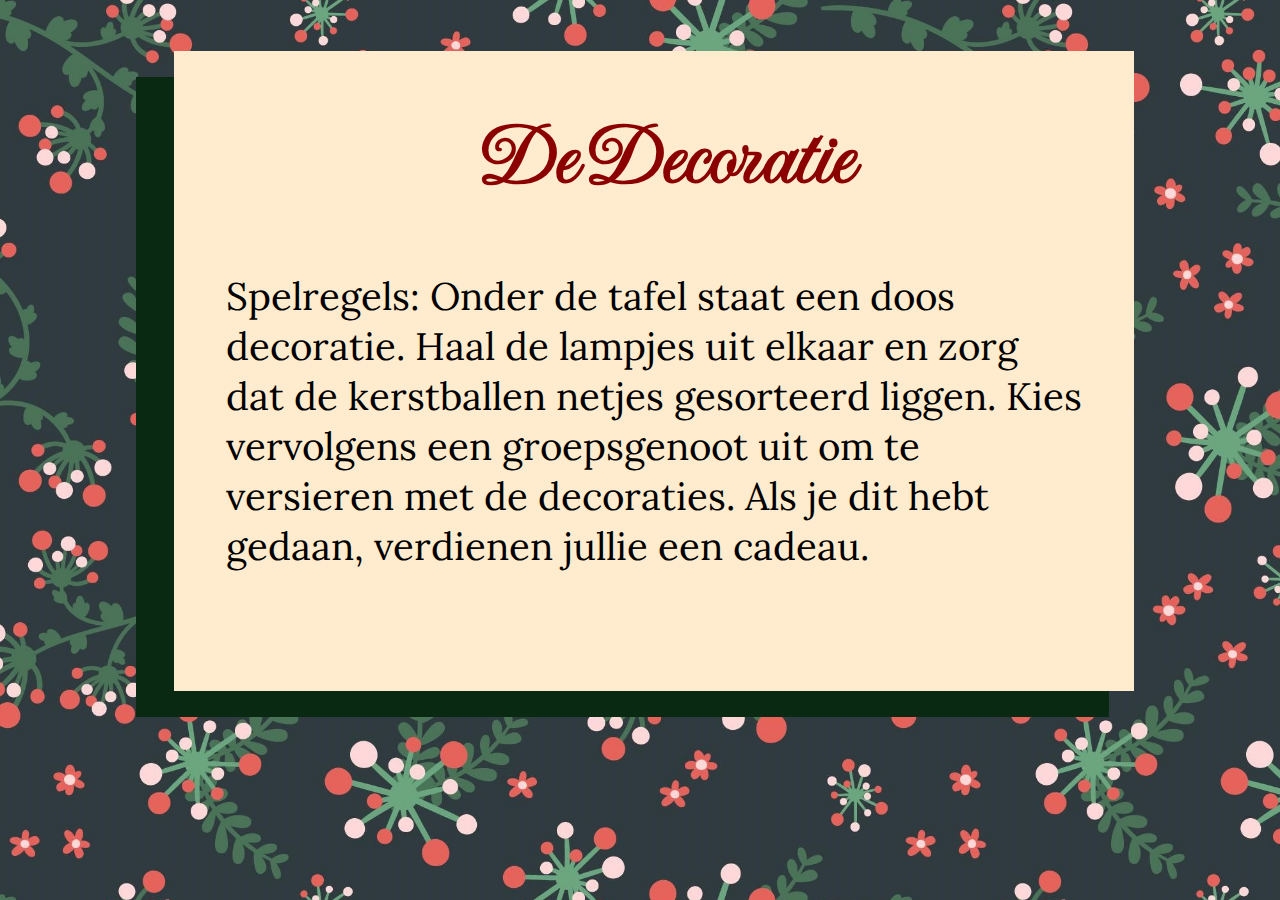
==== de_decoratie.html @ c40882c9 "2.2" ====
<!DOCTYPE html>
<html lang="en">
    <head>
        <meta charset="UTF-8">
        <link rel="preconnect" href="https://fonts.googleapis.com">
        <link rel="preconnect" href="https://fonts.gstatic.com" crossorigin>
        <link href="https://fonts.googleapis.com/css2?family=Audiowide&family=Imperial+Script&family=League+Gothic&family=Noto+Sans:ital,wght@0,100..900;1,100..900&display=swap" rel="stylesheet">
        <link rel="preconnect" href="https://fonts.googleapis.com">
        <link rel="preconnect" href="https://fonts.gstatic.com" crossorigin>
        <link href="https://fonts.googleapis.com/css2?family=Audiowide&family=Cormorant+SC:wght@300;400;500;600;700&family=Imperial+Script&family=League+Gothic&family=Noto+Sans:ital,wght@0,100..900;1,100..900&display=swap" rel="stylesheet">
        <link rel="preconnect" href="https://fonts.googleapis.com">
        <link rel="preconnect" href="https://fonts.gstatic.com" crossorigin>
        <link href="https://fonts.googleapis.com/css2?family=Audiowide&family=Cormorant+SC:wght@300;400;500;600;700&family=Imperial+Script&family=League+Gothic&family=Lora:ital,wght@0,400..700;1,400..700&family=Noto+Sans:ital,wght@0,100..900;1,100..900&display=swap" rel="stylesheet">
        <link rel="stylesheet" href="style_samenvoorkerst.css">
        <meta name="viewport" content="width=device-width, initial-scale=1.0">
        <title>De Decoratie</title>
    </head>
    <body>
        <div class="challenge-box">
            <h1 class="title-challenge">De Decoratie</h1>
            <p class="challenge-text2">Spelregels: Onder de tafel staat een doos decoratie. Haal de lampjes uit elkaar en zorg dat de kerstballen netjes gesorteerd liggen. Kies vervolgens een groepsgenoot uit om te versieren met de decoraties. Als je dit hebt gedaan, verdienen jullie een cadeau.  </p>
        </div>
        <div class="challenge-box-shadow"></div>
    </body>
</html>
---- style_samenvoorkerst.css ----
body{
    background-image: url('christmasbackground.jpg');
    background-size: cover;        /* Cover the entire viewport */
    background-repeat: initial;  /* Prevent the image from repeating */
    background-position: center;   /* Center the image */
    background-color: #323a3f;
}
.rules-box{
    background-color: blanchedalmond;
    width: 75vw;
    height: 75vw;
    margin-top: -2vw;
    margin-left: 13vw;
    align-items: center;
    position: absolute;
}
.rules-box-shadow{
    background-color: #092912;
    width: 76vw;
    height: 75vw;
    margin-top: 6vw;
    margin-left: 10vw;
}
.challenge-box{
    background-color: blanchedalmond;
    width: 75vw;
    height: 50vw;
    margin-top: -2vw;
    margin-left: 13vw;
    align-items: center;
    position: absolute;
}
.challenge-box2{
    background-color: blanchedalmond;
    width: 75vw;
    height: 60vw;
    margin-top: -2vw;
    margin-left: 13vw;
    align-items: center;
    position: absolute;
}
.challenge-box3{
    background-color: blanchedalmond;
    width: 75vw;
    height: 35vw;
    margin-top: -2vw;
    margin-left: 13vw;
    align-items: center;
    position: absolute;
}
.challenge-box-shadow{
    background-color: #092912;
    width: 76vw;
    height: 50vw;
    margin-top: 6vw;
    margin-left: 10vw;
}
.challenge-box-shadow2{
    background-color: #092912;
    width: 76vw;
    height: 60vw;
    margin-top: 6vw;
    margin-left: 10vw;
}
.challenge-box-shadow3{
    background-color: #092912;
    width: 76vw;
    height: 35vw;
    margin-top: 6vw;
    margin-left: 10vw;
}
.title-challenge{
    color: darkred;
    font-size: 7vw;
    font-family: "Imperial Script";
    margin-top: 4vw;
    margin-left: 24vw;
}
.title-challenge2{
    color: darkred;
    font-size: 7vw;
    font-family: "Imperial Script";
    margin-top: 4vw;
    margin-left: 21vw;
}
.challenge-text {
    color: black;
    font-size: 2.5vw;
    margin: 4vw;
    font-family: "Lora";
}
li{
    color: black;
    font-size: 2.5vw;
    margin: 2vw;
    font-family: "Lora";
}
.challenge-text2 {
    color: black;
    font-size: 3vw;
    margin: 4vw;
    font-family: "Lora";
}
.button{
    height: 8vw;
    width: 26vw;
    margin-left: 22vw;
    background-color: darkred;
    color: black;
    position: relative;
    border-radius: 2vw;
    display: flex;
    justify-content: center;
    align-items: center;
    cursor: pointer;
    text-decoration: none;
}
.button-text{
    font-size: 3vw;
    color: white;
    font-style: normal;
    text-align: center;
    font-family: "Lora";
    z-index: 1;
    cursor: pointer;
}
.button:hover{
    background-color: darkgreen;
    color: white;
    transition: 0.4s;
}
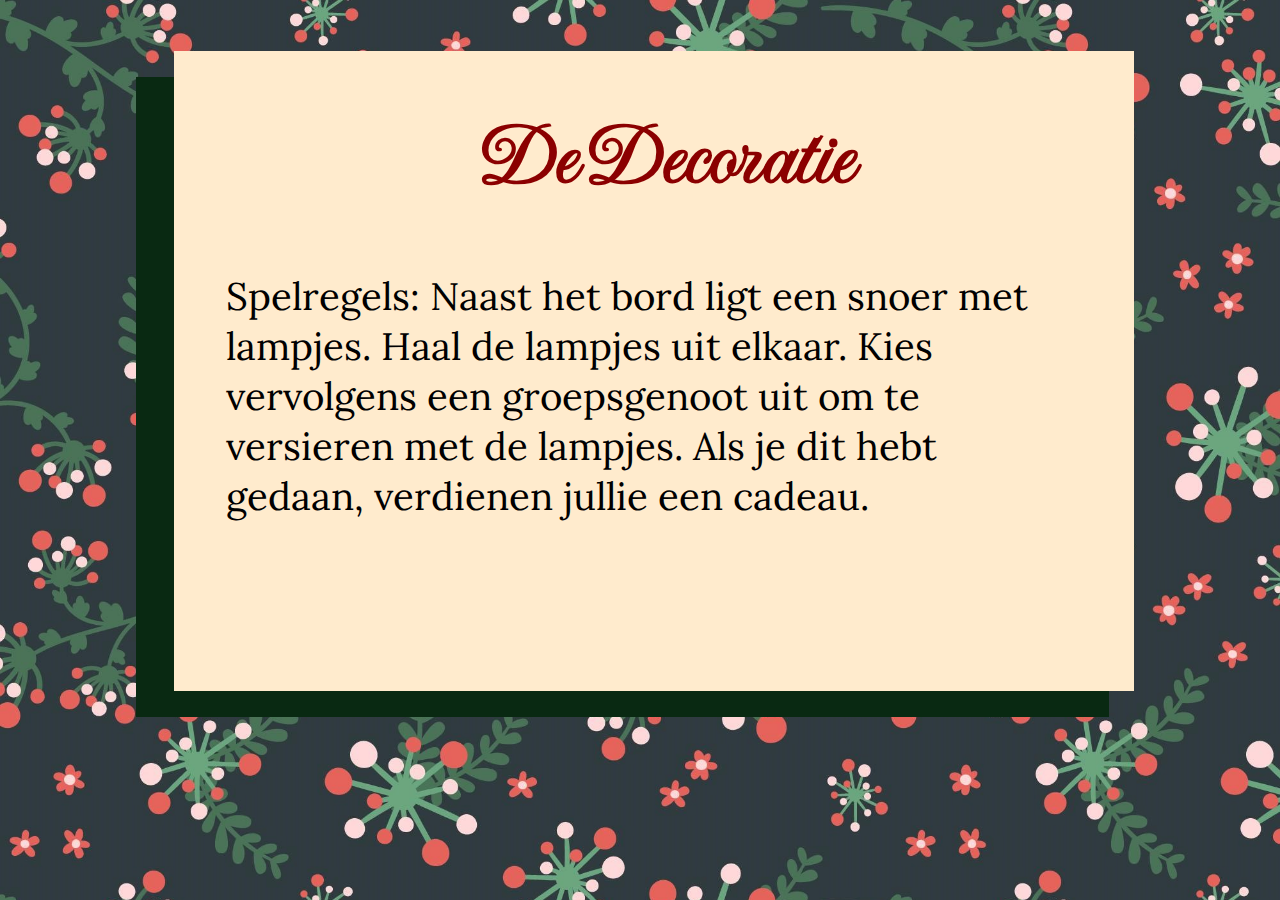
==== commit ac2c65c2: "3.0" ====
--- a/de_decoratie.html
+++ b/de_decoratie.html
@@ -18,7 +18,7 @@
     <body>
         <div class="challenge-box">
             <h1 class="title-challenge">De Decoratie</h1>
-            <p class="challenge-text2">Spelregels: Onder de tafel staat een doos decoratie. Haal de lampjes uit elkaar en zorg dat de kerstballen netjes gesorteerd liggen. Kies vervolgens een groepsgenoot uit om te versieren met de decoraties. Als je dit hebt gedaan, verdienen jullie een cadeau.  </p>
+            <p class="challenge-text2">Spelregels: Naast het bord ligt een snoer met lampjes. Haal de lampjes uit elkaar. Kies vervolgens een groepsgenoot uit om te versieren met de lampjes. Als je dit hebt gedaan, verdienen jullie een cadeau.  </p>
         </div>
         <div class="challenge-box-shadow"></div>
     </body>
